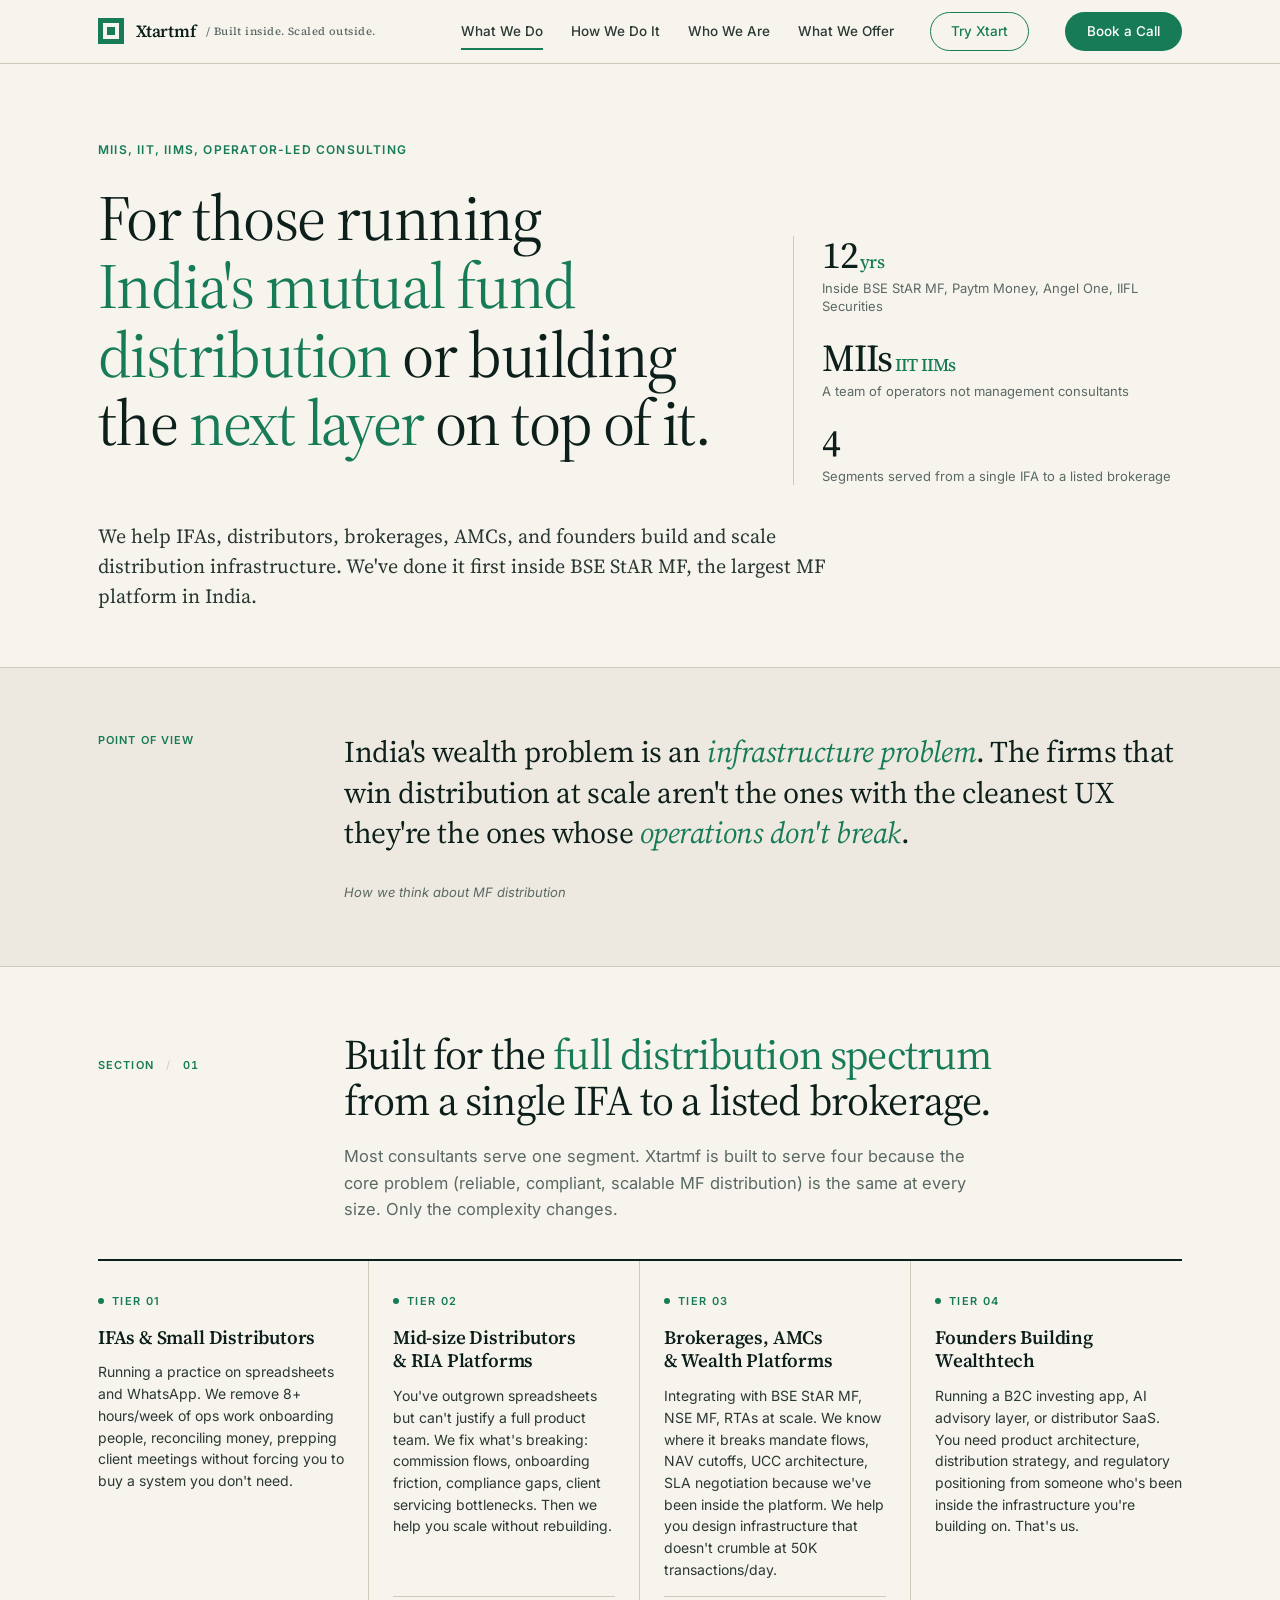
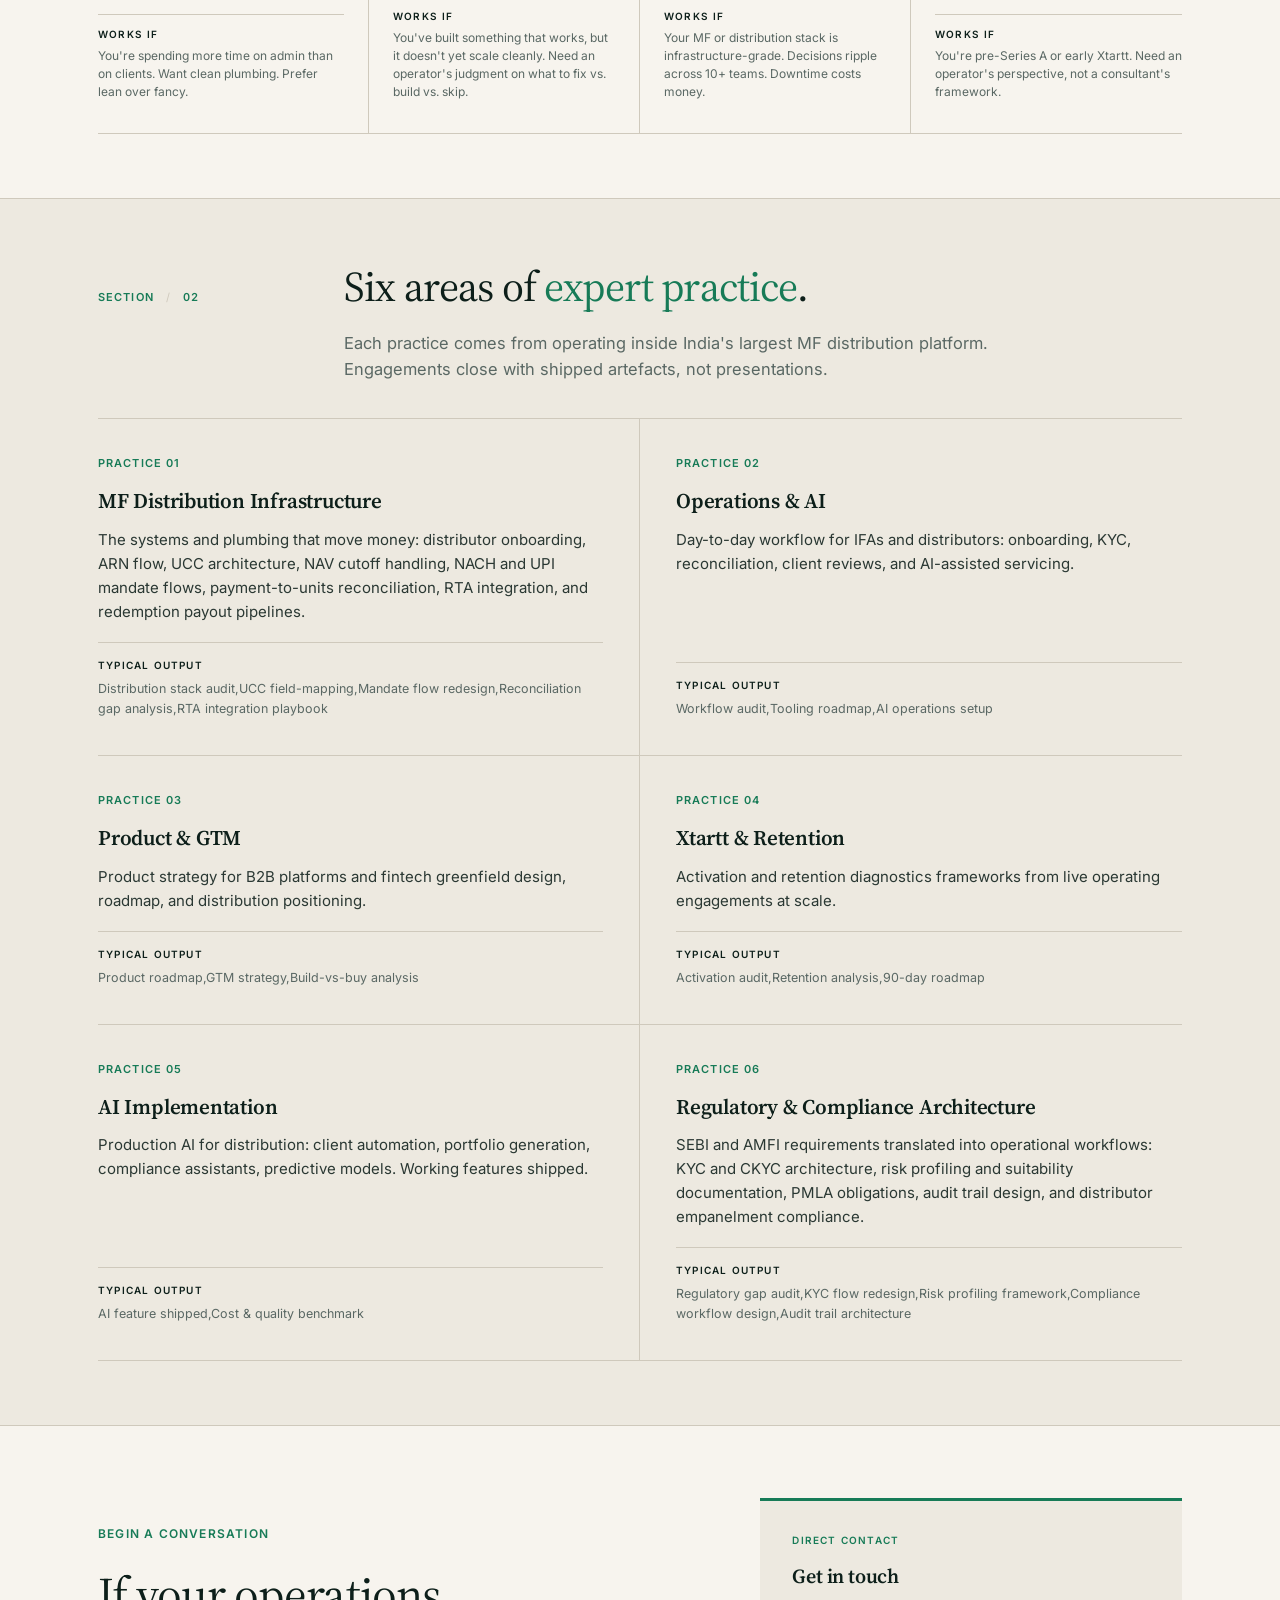
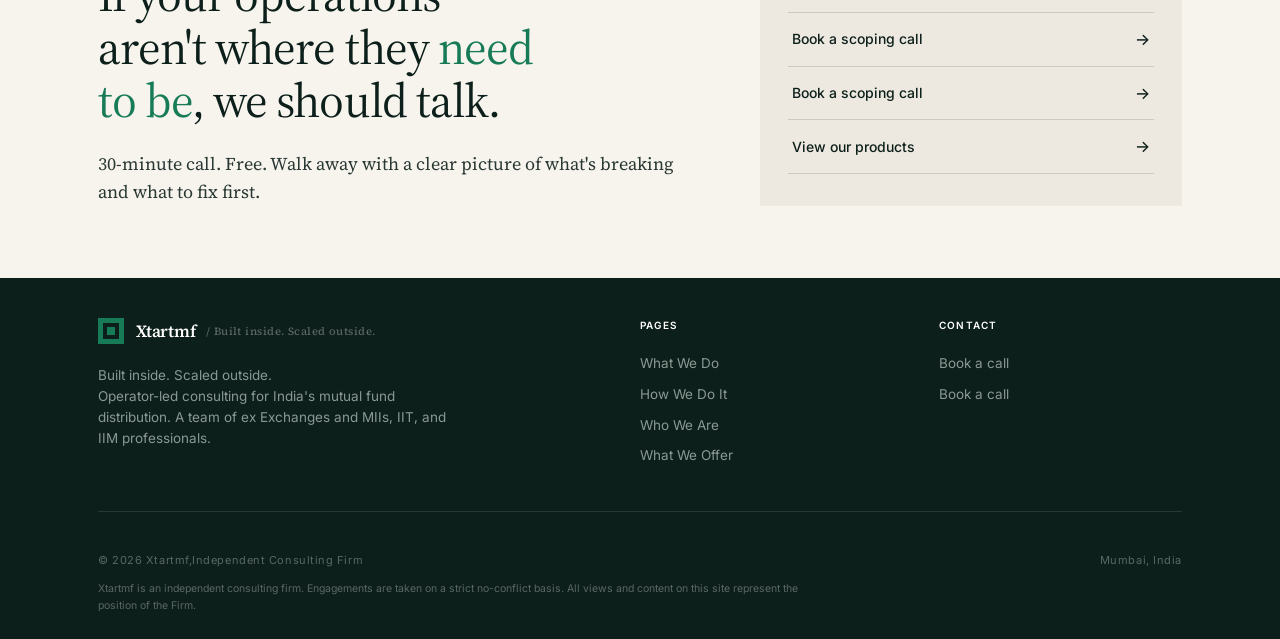
==== index.html @ 31a03ed4 "Initial commit — XtARmf static site" ====
<!DOCTYPE html>
<html lang="en">
<head>
<meta charset="UTF-8">
<meta name="viewport" content="width=device-width,initial-scale=1.0">
<meta name="description" content="Xtartmf  Operator-led consulting for India's mutual fund distribution. A team of ex Exchanges and MIIs, IIT, and IIM professionals who built the infrastructure and now consult on it.">
<title>Xtartmf,Built inside. Scaled outside.</title>
<link rel="stylesheet" href="style.css">
</head>
<body id="top">
<a class="skip-link" href="#main">Skip to main content</a>

<header class="topbar" id="topbar">
  <div class="container topbar-inner">
    <a href="index.html" class="brand" aria-label="Xtartmf  home">
      <span class="brand-mark" aria-hidden="true"></span>
      <span>Xtartmf</span>
      <span class="brand-tag">/ Built inside. Scaled outside.</span>
    </a>
    <button class="menu-toggle" id="menuToggle" aria-label="Toggle menu" aria-expanded="false" aria-controls="topnav">
      <svg viewBox="0 0 24 24" fill="none" stroke="currentColor" stroke-width="2" stroke-linecap="round" aria-hidden="true"><line x1="3" y1="6" x2="21" y2="6"/><line x1="3" y1="12" x2="21" y2="12"/><line x1="3" y1="18" x2="21" y2="18"/></svg>
    </button>
    <nav class="topnav" id="topnav" aria-label="Primary">
      <a href="index.html" class="is-active">What We Do</a>
      <a href="process.html">How We Do It</a>
      <a href="about.html">Who We Are</a>
      <a href="solutions.html">What We Offer</a>
      <a href="xstart.html" class="topnav-secondary">Try Xtart</a>
      <a href="javascript:void(0)" data-cal-link="anubhav-chaturvedi-uzytoo/30min" data-cal-namespace="30min" data-cal-config='{"layout":"month_view"}' class="topnav-cta">Book a Call</a>
    </nav>
  </div>
</header>

<main id="main">

<!-- HERO -->
<section class="hero" aria-label="Introduction">
  <div class="container">
    <div class="hero-grid">
      <div>
        <div class="kicker">MIIs, IIT, IIMs, Operator-led Consulting</div>
        <h1>For those running <span class="accent">India's mutual fund distribution </span>or building the <span class="accent">next layer</span> on top of it.</h1>
      </div>
      <div class="hero-stats">
        <div class="stat">
          <div class="num">12<span class="unit">yrs</span></div>
          <div class="label">Inside BSE StAR MF, Paytm Money, Angel One, IIFL Securities</div>
        </div>
        <div class="stat">
          <div class="num">MIIs<span class="unit">IIT IIMs</span></div>
          <div class="label">A team of operators not management consultants</div>
        </div>
        <div class="stat">
          <div class="num">4</div>
          <div class="label">Segments served from a single IFA to a listed brokerage</div>
        </div>
      </div>
    </div>
    <p class="hero-summary">
      We help IFAs, distributors, brokerages, AMCs, and founders build and scale distribution infrastructure. We've done it first  inside BSE StAR MF, the largest MF platform in India.
    </p>
  </div>
</section>

<!-- POINT OF VIEW -->
<section class="section--soft" aria-labelledby="pov-h">
  <div class="container">
    <div class="perspective-grid">
      <div class="perspective-kicker" id="pov-h">Point of View</div>
      <div>
        <p class="perspective-quote">
          India's wealth problem is an <span class="pullout">infrastructure problem</span>. The firms that win distribution at scale aren't the ones with the cleanest UX  they're the ones whose <span class="pullout">operations don't break</span>.
        </p>
        <p class="perspective-attrib">How we think about MF distribution</p>
      </div>
    </div>
  </div>
</section>

<!-- WHO WE WORK WITH (SECTION 01) -->
<section id="who" aria-labelledby="who-h">
  <div class="container">
    <div class="section-head">
      <div class="section-num">SECTION <span class="slash">/</span> 01</div>
      <div>
        <h2 id="who-h">Built for the <span class="accent">full distribution spectrum</span>  from a single IFA to a listed brokerage.</h2>
        <p class="section-lede">Most consultants serve one segment. Xtartmf is built to serve four  because the core problem (reliable, compliant, scalable MF distribution) is the same at every size. Only the complexity changes.</p>
      </div>
    </div>

    <div class="audiences">
      <article class="audience">
        <div class="aud-tag"><span class="aud-dot" aria-hidden="true"></span>Tier 01</div>
        <h3>IFAs &amp; Small Distributors</h3>
        <p>Running a practice on spreadsheets and WhatsApp. We remove 8+ hours/week of ops work  onboarding people, reconciling money, prepping client meetings  without forcing you to buy a system you don't need.</p>
        <div class="aud-fit">
          <div class="aud-fit-label">Works if</div>
          You're spending more time on admin than on clients. Want clean plumbing. Prefer lean over fancy.
        </div>
      </article>
      <article class="audience">
        <div class="aud-tag"><span class="aud-dot" aria-hidden="true"></span>Tier 02</div>
        <h3>Mid-size Distributors &amp; RIA Platforms</h3>
        <p>You've outgrown spreadsheets but can't justify a full product team. We fix what's breaking: commission flows, onboarding friction, compliance gaps, client servicing bottlenecks. Then we help you scale without rebuilding.</p>
        <div class="aud-fit">
          <div class="aud-fit-label">Works if</div>
          You've built something that works, but it doesn't yet scale cleanly. Need an operator's judgment on what to fix vs. build vs. skip.
        </div>
      </article>
      <article class="audience">
        <div class="aud-tag"><span class="aud-dot" aria-hidden="true"></span>Tier 03</div>
        <h3>Brokerages, AMCs &amp; Wealth Platforms</h3>
        <p>Integrating with BSE StAR MF, NSE MF, RTAs at scale. We know where it breaks  mandate flows, NAV cutoffs, UCC architecture, SLA negotiation  because we've been inside the platform. We help you design infrastructure that doesn't crumble at 50K transactions/day.</p>
        <div class="aud-fit">
          <div class="aud-fit-label">Works if</div>
          Your MF or distribution stack is infrastructure-grade. Decisions ripple across 10+ teams. Downtime costs money.
        </div>
      </article>
      <article class="audience">
        <div class="aud-tag"><span class="aud-dot" aria-hidden="true"></span>Tier 04</div>
        <h3>Founders Building Wealthtech</h3>
        <p>Running a B2C investing app, AI advisory layer, or distributor SaaS. You need product architecture, distribution strategy, and regulatory positioning from someone who's been inside the infrastructure you're building on. That's us.</p>
        <div class="aud-fit">
          <div class="aud-fit-label">Works if</div>
          You're pre-Series A or early  Xtartt. Need an operator's perspective, not a consultant's framework.
        </div>
      </article>
    </div>
  </div>
</section>

<!-- FIVE PRACTICE AREAS (SECTION 02) -->
<section class="section--soft" id="practices" aria-labelledby="practices-h">
  <div class="container">
    <div class="section-head">
      <div class="section-num">SECTION <span class="slash">/</span> 02</div>
      <div>
        <h2 id="practices-h">Six areas of <span class="accent">expert practice</span>.</h2>
        <p class="section-lede">Each practice comes from operating inside India's largest MF distribution platform. Engagements close with shipped artefacts, not presentations.</p>
      </div>
    </div>
    <div class="practices">
      <article class="practice">
        <div class="practice-num">PRACTICE 01</div>
        <h3>MF Distribution Infrastructure</h3>
        <p>The systems and plumbing that move money: distributor onboarding, ARN flow, UCC architecture, NAV cutoff handling, NACH and UPI mandate flows, payment-to-units reconciliation, RTA integration, and redemption payout pipelines.</p>
        <div class="deliverables"><div class="deliverables-label">Typical output</div>Distribution stack audit,UCC field-mapping,Mandate flow redesign,Reconciliation gap analysis,RTA integration playbook</div>
      </article>
      <article class="practice">
        <div class="practice-num">PRACTICE 02</div>
        <h3>Operations &amp; AI</h3>
        <p>Day-to-day workflow for IFAs and distributors: onboarding, KYC, reconciliation, client reviews, and AI-assisted servicing.</p>
        <div class="deliverables"><div class="deliverables-label">Typical output</div>Workflow audit,Tooling roadmap,AI operations setup</div>
      </article>
      <article class="practice">
        <div class="practice-num">PRACTICE 03</div>
        <h3>Product &amp; GTM</h3>
        <p>Product strategy for B2B platforms and fintech  greenfield design, roadmap, and distribution positioning.</p>
        <div class="deliverables"><div class="deliverables-label">Typical output</div>Product roadmap,GTM strategy,Build-vs-buy analysis</div>
      </article>
      <article class="practice">
        <div class="practice-num">PRACTICE 04</div>
        <h3> Xtartt &amp; Retention</h3>
        <p>Activation and retention diagnostics  frameworks from live operating engagements at scale.</p>
        <div class="deliverables"><div class="deliverables-label">Typical output</div>Activation audit,Retention analysis,90-day roadmap</div>
      </article>
      <article class="practice">
        <div class="practice-num">PRACTICE 05</div>
        <h3>AI Implementation</h3>
        <p>Production AI for distribution: client automation, portfolio generation, compliance assistants, predictive models. Working features shipped.</p>
        <div class="deliverables"><div class="deliverables-label">Typical output</div>AI feature shipped,Cost &amp; quality benchmark</div>
      </article>
      <article class="practice">
        <div class="practice-num">PRACTICE 06</div>
        <h3>Regulatory &amp; Compliance Architecture</h3>
        <p>SEBI and AMFI requirements translated into operational workflows: KYC and CKYC architecture, risk profiling and suitability documentation, PMLA obligations, audit trail design, and distributor empanelment compliance.</p>
        <div class="deliverables"><div class="deliverables-label">Typical output</div>Regulatory gap audit,KYC flow redesign,Risk profiling framework,Compliance workflow design,Audit trail architecture</div>
      </article>
    </div>
  </div>
</section>

<!-- CTA -->
<section class="cta-section section--last" aria-labelledby="cta-h">
  <div class="container">
    <div class="cta-grid">
      <div>
        <div class="kicker">Begin a conversation</div>
        <h2 id="cta-h">If your operations aren't where they <span class="accent">need to be</span>, we should talk.</h2>
        <p class="lede">30-minute call. Free. Walk away with a clear picture of what's breaking and what to fix first.</p>
      </div>
      <div class="cta-card">
        <div class="label">Direct Contact</div>
        <h4>Get in touch</h4>
        <a href="javascript:void(0)" data-cal-link="anubhav-chaturvedi-uzytoo/30min" data-cal-namespace="30min" data-cal-config='{"layout":"month_view"}' class="cta-link"><span>Book a scoping call</span><span class="arrow" aria-hidden="true">→</span></a>
        <a href="javascript:void(0)" data-cal-link="anubhav-chaturvedi-uzytoo/30min" data-cal-namespace="30min" data-cal-config='{"layout":"month_view"}' class="cta-link"><span>Book a scoping call</span><span class="arrow" aria-hidden="true">→</span></a>
        <a href="solutions.html" class="cta-link"><span>View our products</span><span class="arrow" aria-hidden="true">→</span></a>
      </div>
    </div>
  </div>
</section>

</main>

<footer>
  <div class="container">
    <div class="footer-grid">
      <div>
        <a href="index.html" class="brand" aria-label="Xtartmf home">
          <span class="brand-mark" aria-hidden="true"></span>
          <span>Xtartmf</span>
          <span class="brand-tag">/ Built inside. Scaled outside.</span>
        </a>
        <p class="footer-tag">Built inside. Scaled outside.<br>Operator-led consulting for India's mutual fund distribution. A team of ex Exchanges and MIIs, IIT, and IIM professionals.</p>
      </div>
      <div class="footer-col">
        <div class="footer-col-label">Pages</div>
        <a href="index.html">What We Do</a>
        <a href="process.html">How We Do It</a>
        <a href="about.html">Who We Are</a>
        <a href="solutions.html">What We Offer</a>
      </div>
      <div class="footer-col">
        <div class="footer-col-label">Contact</div>
        <a href="javascript:void(0)" data-cal-link="anubhav-chaturvedi-uzytoo/30min" data-cal-namespace="30min" data-cal-config='{"layout":"month_view"}'>Book a call</a>
        <a href="javascript:void(0)" data-cal-link="anubhav-chaturvedi-uzytoo/30min" data-cal-namespace="30min" data-cal-config='{"layout":"month_view"}'>Book a call</a>
      </div>
    </div>
    <div class="footer-bottom">
      <span>© <span id="year">2026</span> Xtartmf,Independent Consulting Firm</span>
      <span>Mumbai, India</span>
    </div>
    <p class="footer-disclaimer">Xtartmf is an independent consulting firm. Engagements are taken on a strict no-conflict basis. All views and content on this site represent the position of the Firm.</p>
  </div>
</footer>
<script>
(function(){
  document.getElementById('year').textContent=new Date().getFullYear();
  var tb=document.getElementById('topbar'),ls=false;
  function sc(){var s=window.scrollY>8;if(s!==ls){tb.classList.toggle('is-scrolled',s);ls=s;}}
  window.addEventListener('scroll',sc,{passive:true});sc();
  var tog=document.getElementById('menuToggle'),nav=document.getElementById('topnav');
  if(tog&&nav){tog.addEventListener('click',function(){var o=nav.classList.toggle('is-open');tog.setAttribute('aria-expanded',o);});nav.querySelectorAll('a').forEach(function(l){l.addEventListener('click',function(){nav.classList.remove('is-open');tog.setAttribute('aria-expanded','false');});});}
})();
</script>
<script type="text/javascript">(function(C,A,L){let p=function(a,ar){a.q.push(ar);};let d=C.document;C.Cal=C.Cal||function(){let cal=C.Cal;let ar=arguments;if(!cal.loaded){cal.ns={};cal.q=cal.q||[];d.head.appendChild(d.createElement("script")).src=A;cal.loaded=true;}if(ar[0]===L){const api=function(){p(api,arguments);};const namespace=ar[1];api.q=api.q||[];if(typeof namespace==="string"){cal.ns[namespace]=cal.ns[namespace]||api;p(cal.ns[namespace],ar);p(cal,["initNamespace",namespace]);}else p(cal,ar);return;}p(cal,ar);};})(window,"https://app.cal.com/embed/embed.js","init");Cal("init","30min",{origin:"https://app.cal.com"});Cal.ns["30min"]("floatingButton",{"calLink":"anubhav-chaturvedi-uzytoo/30min","buttonText":"Book a Call","config":{"layout":"month_view","useSlotsViewOnSmallScreen":"true"}});Cal.ns["30min"]("ui",{"hideEventTypeDetails":false,"layout":"month_view"});</script>
</body>
</html>
---- style.css ----
/* ============================================================
   Xtartmf · Global Stylesheet
   BCG-style typography meets consulting-profile warmth
   ============================================================ */
@import url('https://fonts.googleapis.com/css2?family=Source+Serif+4:ital,opsz,wght@0,8..60,300;0,8..60,400;0,8..60,500;0,8..60,600;1,8..60,400&family=Inter:wght@400;500;600;700&family=JetBrains+Mono:wght@400;500&display=swap');

/* ── DESIGN TOKENS ── */
:root {
  /* BCG-inspired palette with consulting-profile warmth */
  --bg:          #f7f4ee;   /* warm paper */
  --bg-soft:     #ede9e0;   /* slightly deeper */
  --bg-dark:     #0d1f1a;   /* deep charcoal/navy */
  --bg-mid:      #162920;   /* mid-dark for sections */
  --ink:         #0d1f1a;
  --ink-body:    #2a3833;
  --ink-mute:    #5a6864;
  --rule:        #cfc9bc;
  --rule-dark:   #2a3833;
  --green:       #177B57;   /* emerald accent */
  --green-deep:  #0e5a3f;
  --green-light: #6db89d;
  --topbar-h:    64px;
  --ease:        cubic-bezier(0.2,0.8,0.2,1);
  --shadow-sm:   0 1px 3px rgba(13,31,26,.07);
  --shadow-md:   0 4px 18px rgba(13,31,26,.10);
}

/* ── RESET ── */
*,*::before,*::after{margin:0;padding:0;box-sizing:border-box}
html{scroll-behavior:smooth;scroll-padding-top:var(--topbar-h);-webkit-text-size-adjust:100%}
body{background:var(--bg);color:var(--ink-body);font-family:'Inter',-apple-system,BlinkMacSystemFont,sans-serif;font-size:16px;line-height:1.55;-webkit-font-smoothing:antialiased;text-rendering:optimizeLegibility;overflow-x:hidden}
img{max-width:100%;display:block}
a{color:inherit;text-decoration:none}
button{font:inherit;cursor:pointer;background:none;border:none;color:inherit}
::selection{background:var(--green);color:#fff}
:focus-visible{outline:2px solid var(--green);outline-offset:3px;border-radius:2px}
@media(prefers-reduced-motion:reduce){html{scroll-behavior:auto}*,*::before,*::after{animation-duration:.01ms!important;transition-duration:.01ms!important}}

/* ── SKIP LINK ── */
.skip-link{position:absolute;left:-9999px;top:8px;background:var(--ink);color:#fff;padding:10px 16px;z-index:1000;font-size:14px;font-weight:500}
.skip-link:focus{left:8px}

/* ── LAYOUT ── */
.container{max-width:1180px;margin:0 auto;padding:0 48px}

/* ── TOPBAR ── */
.topbar{border-bottom:1px solid var(--rule);padding:0;position:sticky;top:0;background:rgba(247,244,238,.95);backdrop-filter:saturate(180%) blur(10px);-webkit-backdrop-filter:saturate(180%) blur(10px);z-index:200;height:var(--topbar-h);display:flex;align-items:center;transition:box-shadow .2s var(--ease)}
.topbar.is-scrolled{box-shadow:var(--shadow-sm)}
.topbar-inner{width:100%;display:flex;justify-content:space-between;align-items:center}
.brand{display:inline-flex;align-items:center;gap:12px;font-family:'Source Serif 4',serif;font-weight:600;font-size:17px;letter-spacing:-.01em;color:var(--ink);transition:opacity .2s var(--ease)}
.brand:hover{opacity:.7}
.brand-mark{width:26px;height:26px;background:var(--green);position:relative;flex-shrink:0}
.brand-mark::after{content:'';position:absolute;top:5px;left:5px;width:16px;height:16px;background:var(--bg)}
.brand-mark::before{content:'';position:absolute;top:9px;left:9px;width:8px;height:8px;background:var(--green);z-index:1}
.brand-tag{font-size:11px;color:var(--ink-mute);font-weight:500;letter-spacing:.04em;margin-left:-2px;white-space:nowrap}
.topnav{display:flex;gap:28px;font-size:13.5px;font-weight:500;align-items:center}
.topnav a:not(.topnav-cta):not(.topnav-secondary){color:var(--ink-body);transition:color .2s var(--ease);position:relative;padding:6px 0}
.topnav a:hover{color:var(--green)}
.topnav a.is-active{color:var(--green)}
.topnav a.is-active::after{content:'';position:absolute;left:0;right:0;bottom:-2px;height:1.5px;background:var(--green)}
.topnav-secondary{border:1.5px solid var(--green);color:var(--green)!important;padding:8px 20px;border-radius:999px;flex-shrink:0;white-space:nowrap;margin-left:8px;transition:background .2s var(--ease),color .2s var(--ease)}
.topnav-secondary::after{display:none!important}
.topnav-secondary:hover{background:var(--green);color:#fff!important}
.topnav-cta{background:var(--green);color:#fff!important;padding:9px 22px;border-radius:999px;flex-shrink:0;white-space:nowrap;margin-left:8px;transition:background .2s var(--ease)}
.topnav-cta::after{display:none!important}
.topnav-cta:hover{background:var(--green-deep)}
.menu-toggle{display:none;width:40px;height:40px;align-items:center;justify-content:center;color:var(--ink)}
.menu-toggle svg{width:22px;height:22px}

/* ── KICKER (section label) ── */
.kicker{font-size:12px;font-weight:600;letter-spacing:.1em;text-transform:uppercase;color:var(--green);margin-bottom:24px;display:inline-flex;align-items:center;gap:12px}

/* ── HERO ── */
.hero{padding:72px 0 56px;border-bottom:1px solid var(--rule)}
.hero-grid{display:grid;grid-template-columns:1.6fr 1fr;gap:72px;align-items:end}
.hero h1{font-family:'Source Serif 4',serif;font-weight:400;font-size:clamp(38px,5vw,66px);line-height:1.07;letter-spacing:-.025em;color:var(--ink);margin-bottom:28px;text-wrap:balance}
.hero h1 .accent{color:var(--green)}
.hero-stats{display:grid;gap:24px;border-left:1px solid var(--rule);padding-left:28px}
.stat .num{font-family:'Source Serif 4',serif;font-weight:500;font-size:38px;line-height:1;color:var(--ink);letter-spacing:-.02em;margin-bottom:5px}
.stat .num .unit{font-size:18px;color:var(--green);margin-left:2px}
.stat .label{font-size:13px;color:var(--ink-mute);line-height:1.4}
.hero-summary{margin-top:36px;max-width:760px;font-family:'Source Serif 4',serif;font-size:20px;line-height:1.5;color:var(--ink-body);text-wrap:pretty}
.hero-summary strong{color:var(--ink);font-weight:600}

/* ── SECTION SCAFFOLD ── */
section{padding:64px 0;border-bottom:1px solid var(--rule);position:relative}
section.section--soft{background:var(--bg-soft)}
section.section--dark{background:var(--bg-dark);color:#fff;border-bottom:none}
section.section--last{border-bottom:none}
.section-head{display:grid;grid-template-columns:190px 1fr;gap:56px;margin-bottom:36px;align-items:baseline}
.section-num{font-size:11px;font-weight:600;letter-spacing:.1em;color:var(--green);font-variant-numeric:tabular-nums}
.section-num .slash{color:var(--rule);margin:0 8px;font-weight:400}
h2{font-family:'Source Serif 4',serif;font-weight:400;font-size:clamp(30px,3.8vw,42px);line-height:1.1;letter-spacing:-.02em;color:var(--ink);max-width:780px;text-wrap:balance}
h2 .accent{color:var(--green)}
.section--dark h2{color:#fff}
.section--dark .section-num{color:var(--green-light)}
.section-lede{margin-top:20px;font-size:16.5px;line-height:1.6;color:var(--ink-mute);max-width:660px;text-wrap:pretty}
.section--dark .section-lede{color:#b8c5c0}

/* ── PERSPECTIVE QUOTE ── */
.perspective-grid{display:grid;grid-template-columns:190px 1fr;gap:56px;align-items:start}
.perspective-kicker{font-size:11px;font-weight:600;letter-spacing:.1em;color:var(--green);text-transform:uppercase}
.perspective-quote{font-family:'Source Serif 4',serif;font-weight:400;font-size:clamp(22px,2.6vw,30px);line-height:1.35;color:var(--ink);letter-spacing:-.015em;max-width:860px;text-wrap:pretty}
.perspective-quote .pullout{color:var(--green);font-style:italic}
.perspective-attrib{margin-top:28px;font-size:13px;color:var(--ink-mute);font-style:italic}

/* ── AUDIENCES (4-col) ── */
.audiences{display:grid;grid-template-columns:repeat(4,1fr);margin-top:24px;border-top:2px solid var(--ink)}
.audience{padding:32px 24px 32px 0;border-right:1px solid var(--rule);border-bottom:1px solid var(--rule);display:flex;flex-direction:column}
.audience:nth-child(4n){border-right:none;padding-right:0}
.audience:nth-child(n+2):nth-child(-n+4){padding-left:24px}
.aud-tag{font-size:11px;font-weight:600;letter-spacing:.12em;text-transform:uppercase;color:var(--green);margin-bottom:16px;display:flex;align-items:center;gap:8px}
.aud-dot{width:6px;height:6px;background:var(--green);border-radius:50%}
.audience h3{font-family:'Source Serif 4',serif;font-weight:600;font-size:19px;line-height:1.25;color:var(--ink);margin-bottom:12px;letter-spacing:-.01em;text-wrap:balance}
.audience p{font-size:14px;line-height:1.55;color:var(--ink-body);margin-bottom:16px;flex-grow:1}
.aud-fit{border-top:1px solid var(--rule);padding-top:12px;font-size:12px;color:var(--ink-mute);line-height:1.5}
.aud-fit-label{font-size:10px;font-weight:600;letter-spacing:.12em;text-transform:uppercase;color:var(--ink);margin-bottom:5px}

/* ── PRACTICES (2-col) ── */
.practices{display:grid;grid-template-columns:1fr 1fr;margin-top:24px}
.practice{padding:36px 36px 36px 0;border-top:1px solid var(--rule);border-right:1px solid var(--rule);display:flex;flex-direction:column}
.practice:nth-child(2n){border-right:none;padding-right:0;padding-left:36px}
.practice:nth-last-child(-n+2){border-bottom:1px solid var(--rule)}
.practice-num{font-size:11px;font-weight:600;color:var(--green);letter-spacing:.1em;margin-bottom:16px}
.practice h3{font-family:'Source Serif 4',serif;font-weight:600;font-size:21px;line-height:1.22;color:var(--ink);margin-bottom:14px;letter-spacing:-.01em;text-wrap:balance}
.practice p{font-size:15px;line-height:1.6;color:var(--ink-body);margin-bottom:18px;flex-grow:1}
.deliverables{border-top:1px solid var(--rule);padding-top:14px;font-size:12.5px;color:var(--ink-mute);line-height:1.6}
.deliverables-label{font-size:10px;font-weight:600;letter-spacing:.12em;text-transform:uppercase;color:var(--ink);margin-bottom:6px}

/* ── ENGAGEMENTS TABLE ── */
.engagements-table{margin-top:24px;border-top:2px solid var(--ink)}
.engage-header,.engage-row{display:grid;grid-template-columns:.4fr 2fr .9fr 2.4fr;gap:28px;padding:20px 8px;border-bottom:1px solid var(--rule);align-items:baseline;margin:0 -8px;transition:background .2s var(--ease)}
.engage-header{font-size:10px;font-weight:600;letter-spacing:.12em;text-transform:uppercase;color:var(--ink-mute);padding:12px 8px}
.engage-row:hover{background:var(--bg-soft)}
.e-num{font-family:'Source Serif 4',serif;font-style:italic;font-size:16px;color:var(--green)}
.e-name{font-family:'Source Serif 4',serif;font-weight:600;font-size:17px;color:var(--ink);letter-spacing:-.005em}
.e-duration{font-size:13px;color:var(--ink-mute);font-weight:500}
.e-out{font-size:14px;color:var(--ink-body);line-height:1.55}

/* ── DARK CREDENTIALS (timeline) ── */
.section--dark .rule-dark{border-top:1px solid var(--rule-dark)}
.timeline{margin-top:40px;border-top:1px solid var(--rule-dark)}
.timeline-row{display:grid;grid-template-columns:160px 1fr 1.3fr;gap:40px;padding:28px 0;border-bottom:1px solid var(--rule-dark);align-items:baseline}
.tl-period{font-family:'JetBrains Mono',monospace;font-size:11px;color:var(--green-light);letter-spacing:.05em;font-weight:500}
.tl-firm{font-family:'Source Serif 4',serif;font-weight:600;font-size:20px;color:#fff;letter-spacing:-.01em;margin-bottom:4px}
.tl-role{font-size:12px;color:#8a9994;font-weight:500;letter-spacing:.02em}
.tl-impact{font-size:14px;color:#d0dbd6;line-height:1.55}
.tl-impact strong{color:#fff;font-weight:600}
.edu-strip{margin-top:40px;padding-top:32px;border-top:1px solid var(--rule-dark);display:grid;grid-template-columns:160px 1fr;gap:40px;align-items:baseline}
.edu-label{font-family:'JetBrains Mono',monospace;font-size:11px;color:var(--green-light);letter-spacing:.05em}
.edu-content{font-family:'Source Serif 4',serif;font-size:16px;color:#fff;line-height:1.55}
.edu-content strong{font-weight:600}

/* ── PRINCIPLES ── */
.principles-grid{display:grid;grid-template-columns:repeat(3,1fr);margin-top:24px;border-top:2px solid var(--ink)}
.principle-card{padding:28px 24px 28px 0;border-bottom:1px solid var(--rule);border-right:1px solid var(--rule)}
.principle-card:nth-child(3n){border-right:none;padding-right:0}
.principle-card:nth-child(n+2):nth-child(-n+3),.principle-card:nth-child(n+5):nth-child(-n+6){padding-left:24px}
.principle-num{font-family:'Source Serif 4',serif;font-style:italic;font-weight:400;font-size:28px;color:var(--green);line-height:1;margin-bottom:14px;letter-spacing:-.02em}
.principle-card h4{font-family:'Source Serif 4',serif;font-weight:600;font-size:17px;line-height:1.3;color:var(--ink);margin-bottom:8px}
.principle-card p{font-size:13.5px;line-height:1.55;color:var(--ink-body)}

/* ── SOLUTIONS CARDS ── */
.solutions-grid{display:grid;grid-template-columns:repeat(2,1fr);gap:0;margin-top:24px;border-top:2px solid var(--ink)}
.sol-card{padding:36px 36px 36px 0;border-bottom:1px solid var(--rule);border-right:1px solid var(--rule);display:flex;flex-direction:column}
.sol-card:nth-child(2n){border-right:none;padding-right:0;padding-left:36px}
.sol-tier{font-size:11px;font-weight:600;letter-spacing:.12em;text-transform:uppercase;color:var(--green);margin-bottom:8px;display:flex;align-items:center;gap:8px}
.sol-name{font-family:'Source Serif 4',serif;font-weight:600;font-size:26px;color:var(--ink);letter-spacing:-.015em;margin-bottom:6px}
.sol-tagline{font-size:14px;color:var(--ink-mute);margin-bottom:20px;font-style:italic}
.sol-price{display:inline-block;font-family:'JetBrains Mono',monospace;font-size:13px;font-weight:500;background:var(--green);color:#fff;padding:4px 10px;margin-bottom:18px;letter-spacing:.03em}
.sol-desc{font-size:15px;line-height:1.6;color:var(--ink-body);margin-bottom:20px;flex-grow:1}
.sol-includes{border-top:1px solid var(--rule);padding-top:14px;font-size:12.5px;color:var(--ink-mute);line-height:1.6}
.sol-includes-label{font-size:10px;font-weight:600;letter-spacing:.12em;text-transform:uppercase;color:var(--ink);margin-bottom:6px}

/* ── FAQ ── */
.faq-grid{margin-top:28px;border-top:2px solid var(--ink)}
details{border-bottom:1px solid var(--rule)}
details[open]{background:rgba(255,255,255,.4)}
summary{font-family:'Source Serif 4',serif;font-weight:600;font-size:18px;color:var(--ink);cursor:pointer;list-style:none;display:flex;justify-content:space-between;align-items:center;letter-spacing:-.005em;padding:20px 0;gap:24px;transition:color .2s var(--ease)}
summary:hover{color:var(--green)}
summary::-webkit-details-marker{display:none}
summary::after{content:'+';font-family:'JetBrains Mono',monospace;font-weight:400;color:var(--green);font-size:20px;flex-shrink:0;width:20px;text-align:center}
details[open] summary::after{content:'−'}
details .answer{padding:0 0 20px;font-size:15px;line-height:1.65;color:var(--ink-body);max-width:800px;text-wrap:pretty}

/* ── CTA SECTION ── */
.cta-section{padding:72px 0}
.cta-grid{display:grid;grid-template-columns:1.4fr 1fr;gap:72px;align-items:end}
.cta-section h2{font-size:clamp(32px,4vw,48px);margin-bottom:24px}
.cta-section .lede{font-family:'Source Serif 4',serif;font-size:18px;line-height:1.55;color:var(--ink-body);max-width:620px;text-wrap:pretty}
.cta-card{background:var(--bg-soft);padding:32px;border-top:3px solid var(--green)}
.cta-card .label{font-size:10px;font-weight:600;letter-spacing:.12em;text-transform:uppercase;color:var(--green);margin-bottom:12px}
.cta-card h4{font-family:'Source Serif 4',serif;font-weight:600;font-size:20px;color:var(--ink);margin-bottom:20px;letter-spacing:-.01em}
.cta-link{display:flex;justify-content:space-between;align-items:center;padding:14px 4px;border-top:1px solid var(--rule);color:var(--ink);font-size:14px;font-weight:500;transition:color .2s var(--ease),padding .2s var(--ease);margin:0 -4px}
.cta-link:last-child{border-bottom:1px solid var(--rule)}
.cta-link:hover{color:var(--green);padding-left:8px}
.cta-link .arrow{font-size:16px;transition:transform .2s var(--ease)}
.cta-link:hover .arrow{transform:translateX(4px)}

/* ── FOOTER ── */
footer{background:var(--bg-dark);color:#8a9994;padding:40px 0 24px}
.footer-grid{display:grid;grid-template-columns:2fr 1fr 1fr;gap:56px;margin-bottom:40px;padding-bottom:40px;border-bottom:1px solid var(--rule-dark)}
footer .brand{color:#fff}
footer .brand-mark::after{background:var(--bg-dark)}
footer .brand-tag{color:#5a6864}
.footer-tag{margin-top:14px;font-size:13.5px;line-height:1.55;max-width:360px;color:#8a9994;text-wrap:pretty}
.footer-col-label{font-size:10px;font-weight:600;letter-spacing:.12em;text-transform:uppercase;color:#fff;margin-bottom:14px}
.footer-col a{display:block;color:#8a9994;font-size:13.5px;padding:5px 0;transition:color .2s var(--ease)}
.footer-col a:hover{color:#fff}
.footer-bottom{display:flex;justify-content:space-between;font-size:11px;letter-spacing:.05em;color:#5a6864}
.footer-disclaimer{margin-top:12px;font-size:10.5px;color:#5a6864;max-width:700px;line-height:1.6}

/* ── RESPONSIVE ── */
@media(max-width:960px){
  .container{padding:0 24px}
  .brand-tag{display:none}
  .menu-toggle{display:inline-flex}
  .topnav{position:fixed;top:var(--topbar-h);left:0;right:0;background:var(--bg);flex-direction:column;gap:0;padding:8px 24px 24px;border-bottom:1px solid var(--rule);box-shadow:var(--shadow-md);transform:translateY(-12px);opacity:0;pointer-events:none;transition:opacity .2s var(--ease),transform .2s var(--ease)}
  .topnav.is-open{transform:translateY(0);opacity:1;pointer-events:auto}
  .topnav a{width:100%;padding:13px 0;border-bottom:1px solid var(--rule);font-size:15px}
  .topnav a.is-active::after{display:none}
  .topnav-cta{margin-top:10px;text-align:center;padding:13px 22px}
  .hero{padding:40px 0 32px}
  .hero-grid{grid-template-columns:1fr;gap:28px}
  .hero-stats{border-left:none;border-top:1px solid var(--rule);padding-left:0;padding-top:20px;grid-template-columns:1fr 1fr;gap:16px}
  .hero-summary{font-size:17px;margin-top:24px}
  section{padding:44px 0}
  .section-head,.perspective-grid{grid-template-columns:1fr;gap:14px;margin-bottom:36px}
  .audiences{grid-template-columns:1fr 1fr;border-top:1px solid var(--rule)}
  .audience{padding:24px 0!important;border-right:none!important}
  .audience:nth-child(odd){padding-right:20px!important}
  .practices{grid-template-columns:1fr}
  .practice{padding:24px 0!important;border-right:none!important}
  .engage-header{display:none}
  .engage-row{grid-template-columns:1fr;gap:6px;padding:18px 0;margin:0}
  .engage-row:hover{background:transparent}
  .e-num{display:none}
  .timeline-row{grid-template-columns:1fr;gap:10px;padding:22px 0}
  .edu-strip{grid-template-columns:1fr;gap:10px}
  .principles-grid{grid-template-columns:1fr 1fr;border-top:1px solid var(--rule)}
  .principle-card{padding:22px 0!important;border-right:none!important}
  .principle-card:nth-child(odd){padding-right:16px!important}
  .solutions-grid{grid-template-columns:1fr}
  .sol-card{padding:28px 0!important;border-right:none!important}
  .cta-section{padding:44px 0}
  .cta-grid{grid-template-columns:1fr;gap:36px}
  .footer-grid{grid-template-columns:1fr;gap:28px;padding-bottom:28px;margin-bottom:28px}
  .footer-bottom{flex-direction:column;gap:10px}
}
@media(max-width:600px){
  .container{padding:0 20px}
  .audiences{grid-template-columns:1fr}
  .principles-grid{grid-template-columns:1fr}
  .principle-card:nth-child(odd){padding-right:0!important}
}
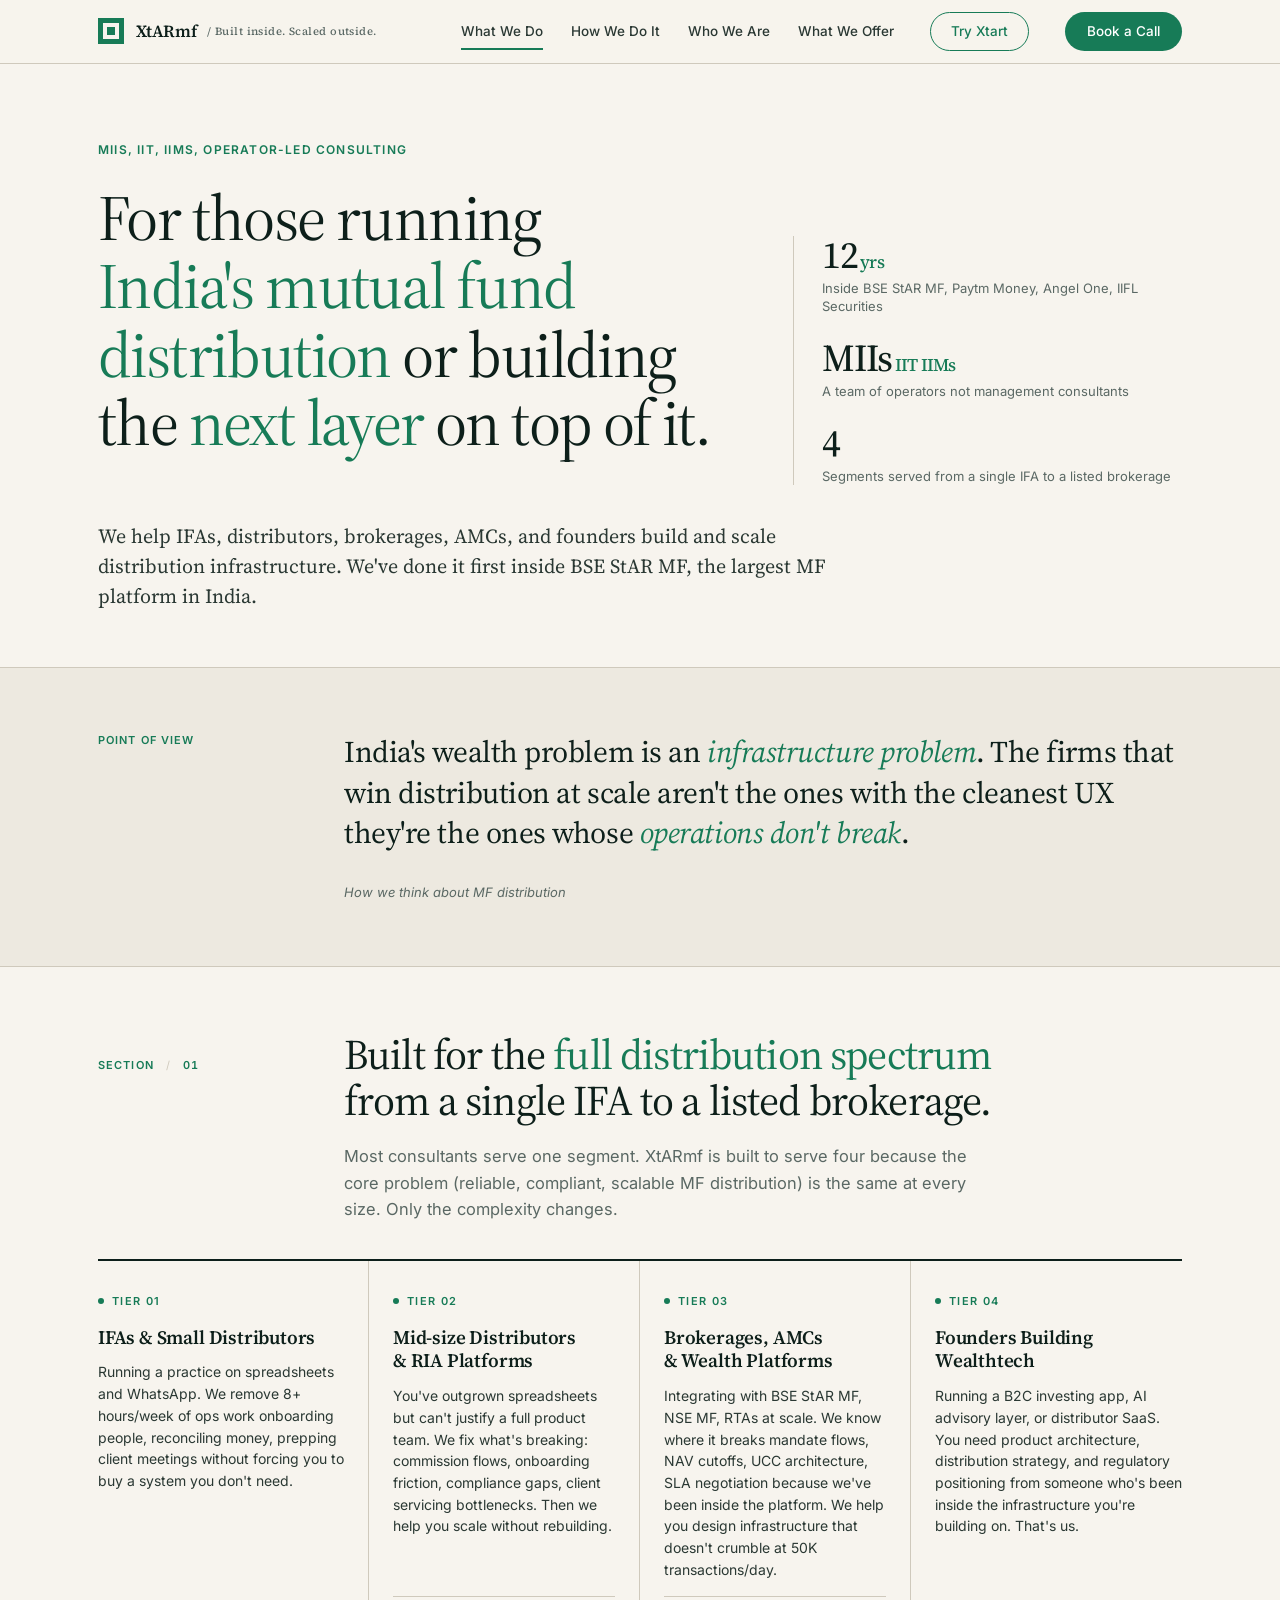
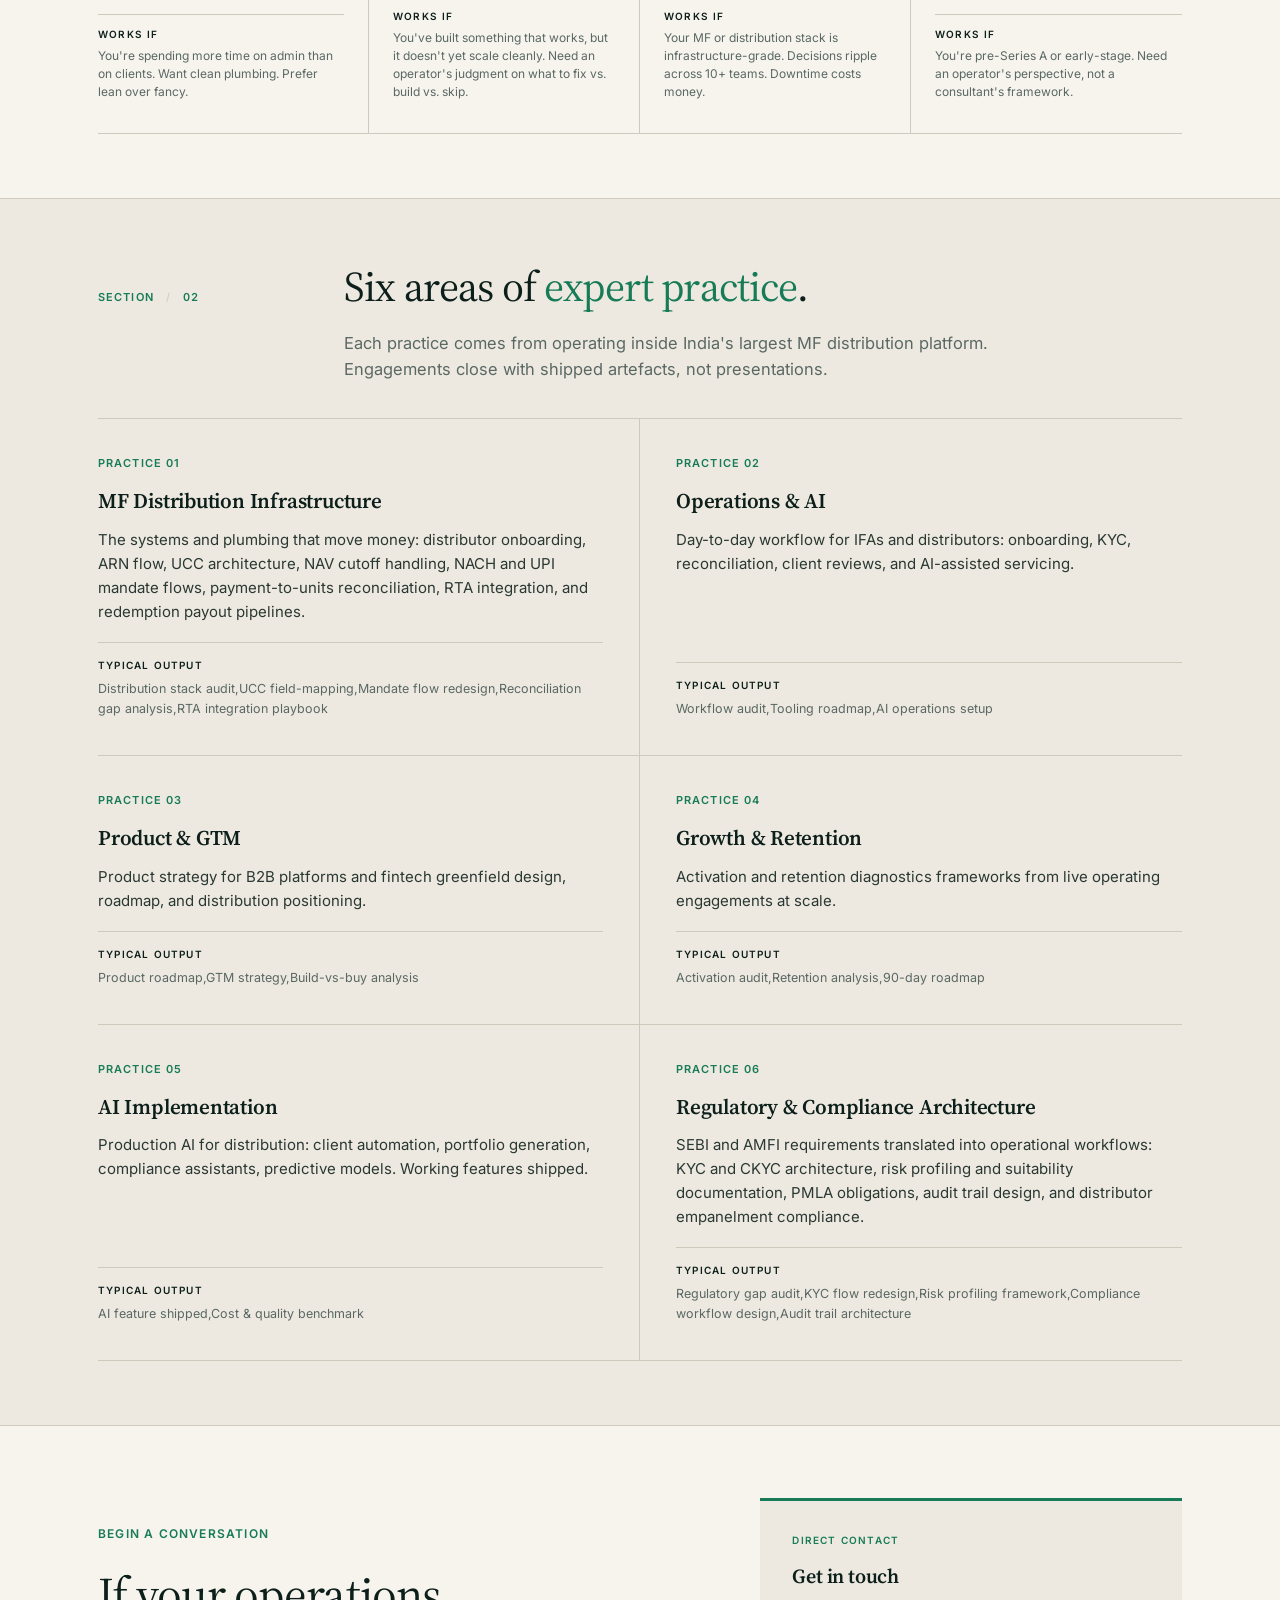
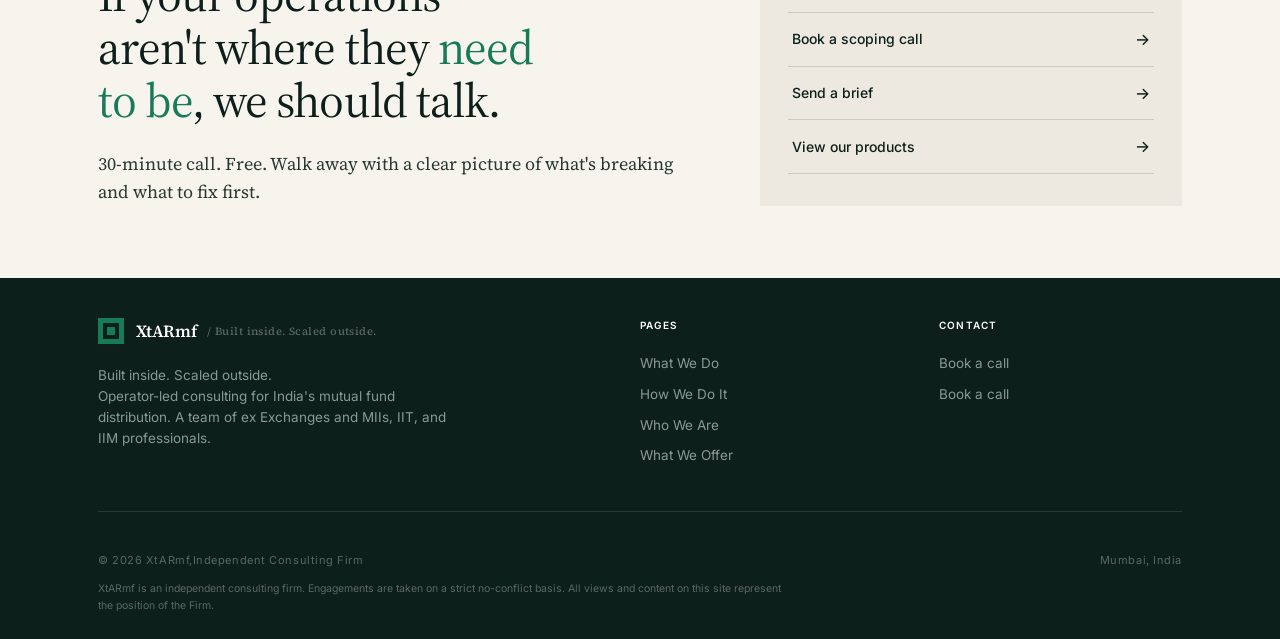
==== commit 8ea22eb9: "Fix brand name, broken copy, duplicate CTAs" ====
--- a/index.html
+++ b/index.html
@@ -3,8 +3,8 @@
 <head>
 <meta charset="UTF-8">
 <meta name="viewport" content="width=device-width,initial-scale=1.0">
-<meta name="description" content="Xtartmf  Operator-led consulting for India's mutual fund distribution. A team of ex Exchanges and MIIs, IIT, and IIM professionals who built the infrastructure and now consult on it.">
-<title>Xtartmf,Built inside. Scaled outside.</title>
+<meta name="description" content="XtARmf  Operator-led consulting for India's mutual fund distribution. A team of ex Exchanges and MIIs, IIT, and IIM professionals who built the infrastructure and now consult on it.">
+<title>XtARmf,Built inside. Scaled outside.</title>
 <link rel="stylesheet" href="style.css">
 </head>
 <body id="top">
@@ -12,9 +12,9 @@
 
 <header class="topbar" id="topbar">
   <div class="container topbar-inner">
-    <a href="index.html" class="brand" aria-label="Xtartmf  home">
+    <a href="index.html" class="brand" aria-label="XtARmf  home">
       <span class="brand-mark" aria-hidden="true"></span>
-      <span>Xtartmf</span>
+      <span>XtARmf</span>
       <span class="brand-tag">/ Built inside. Scaled outside.</span>
     </a>
     <button class="menu-toggle" id="menuToggle" aria-label="Toggle menu" aria-expanded="false" aria-controls="topnav">
@@ -84,7 +84,7 @@
       <div class="section-num">SECTION <span class="slash">/</span> 01</div>
       <div>
         <h2 id="who-h">Built for the <span class="accent">full distribution spectrum</span>  from a single IFA to a listed brokerage.</h2>
-        <p class="section-lede">Most consultants serve one segment. Xtartmf is built to serve four  because the core problem (reliable, compliant, scalable MF distribution) is the same at every size. Only the complexity changes.</p>
+        <p class="section-lede">Most consultants serve one segment. XtARmf is built to serve four  because the core problem (reliable, compliant, scalable MF distribution) is the same at every size. Only the complexity changes.</p>
       </div>
     </div>
 
@@ -122,7 +122,7 @@
         <p>Running a B2C investing app, AI advisory layer, or distributor SaaS. You need product architecture, distribution strategy, and regulatory positioning from someone who's been inside the infrastructure you're building on. That's us.</p>
         <div class="aud-fit">
           <div class="aud-fit-label">Works if</div>
-          You're pre-Series A or early  Xtartt. Need an operator's perspective, not a consultant's framework.
+          You're pre-Series A or early-stage. Need an operator's perspective, not a consultant's framework.
         </div>
       </article>
     </div>
@@ -160,7 +160,7 @@
       </article>
       <article class="practice">
         <div class="practice-num">PRACTICE 04</div>
-        <h3> Xtartt &amp; Retention</h3>
+        <h3>Growth &amp; Retention</h3>
         <p>Activation and retention diagnostics  frameworks from live operating engagements at scale.</p>
         <div class="deliverables"><div class="deliverables-label">Typical output</div>Activation audit,Retention analysis,90-day roadmap</div>
       </article>
@@ -193,7 +193,7 @@
         <div class="label">Direct Contact</div>
         <h4>Get in touch</h4>
         <a href="javascript:void(0)" data-cal-link="anubhav-chaturvedi-uzytoo/30min" data-cal-namespace="30min" data-cal-config='{"layout":"month_view"}' class="cta-link"><span>Book a scoping call</span><span class="arrow" aria-hidden="true">→</span></a>
-        <a href="javascript:void(0)" data-cal-link="anubhav-chaturvedi-uzytoo/30min" data-cal-namespace="30min" data-cal-config='{"layout":"month_view"}' class="cta-link"><span>Book a scoping call</span><span class="arrow" aria-hidden="true">→</span></a>
+        <a href="solutions.html#contact" class="cta-link"><span>Send a brief</span><span class="arrow" aria-hidden="true">→</span></a>
         <a href="solutions.html" class="cta-link"><span>View our products</span><span class="arrow" aria-hidden="true">→</span></a>
       </div>
     </div>
@@ -206,9 +206,9 @@
   <div class="container">
     <div class="footer-grid">
       <div>
-        <a href="index.html" class="brand" aria-label="Xtartmf home">
+        <a href="index.html" class="brand" aria-label="XtARmf home">
           <span class="brand-mark" aria-hidden="true"></span>
-          <span>Xtartmf</span>
+          <span>XtARmf</span>
           <span class="brand-tag">/ Built inside. Scaled outside.</span>
         </a>
         <p class="footer-tag">Built inside. Scaled outside.<br>Operator-led consulting for India's mutual fund distribution. A team of ex Exchanges and MIIs, IIT, and IIM professionals.</p>
@@ -227,10 +227,10 @@
       </div>
     </div>
     <div class="footer-bottom">
-      <span>© <span id="year">2026</span> Xtartmf,Independent Consulting Firm</span>
+      <span>© <span id="year">2026</span> XtARmf,Independent Consulting Firm</span>
       <span>Mumbai, India</span>
     </div>
-    <p class="footer-disclaimer">Xtartmf is an independent consulting firm. Engagements are taken on a strict no-conflict basis. All views and content on this site represent the position of the Firm.</p>
+    <p class="footer-disclaimer">XtARmf is an independent consulting firm. Engagements are taken on a strict no-conflict basis. All views and content on this site represent the position of the Firm.</p>
   </div>
 </footer>
 <script>
